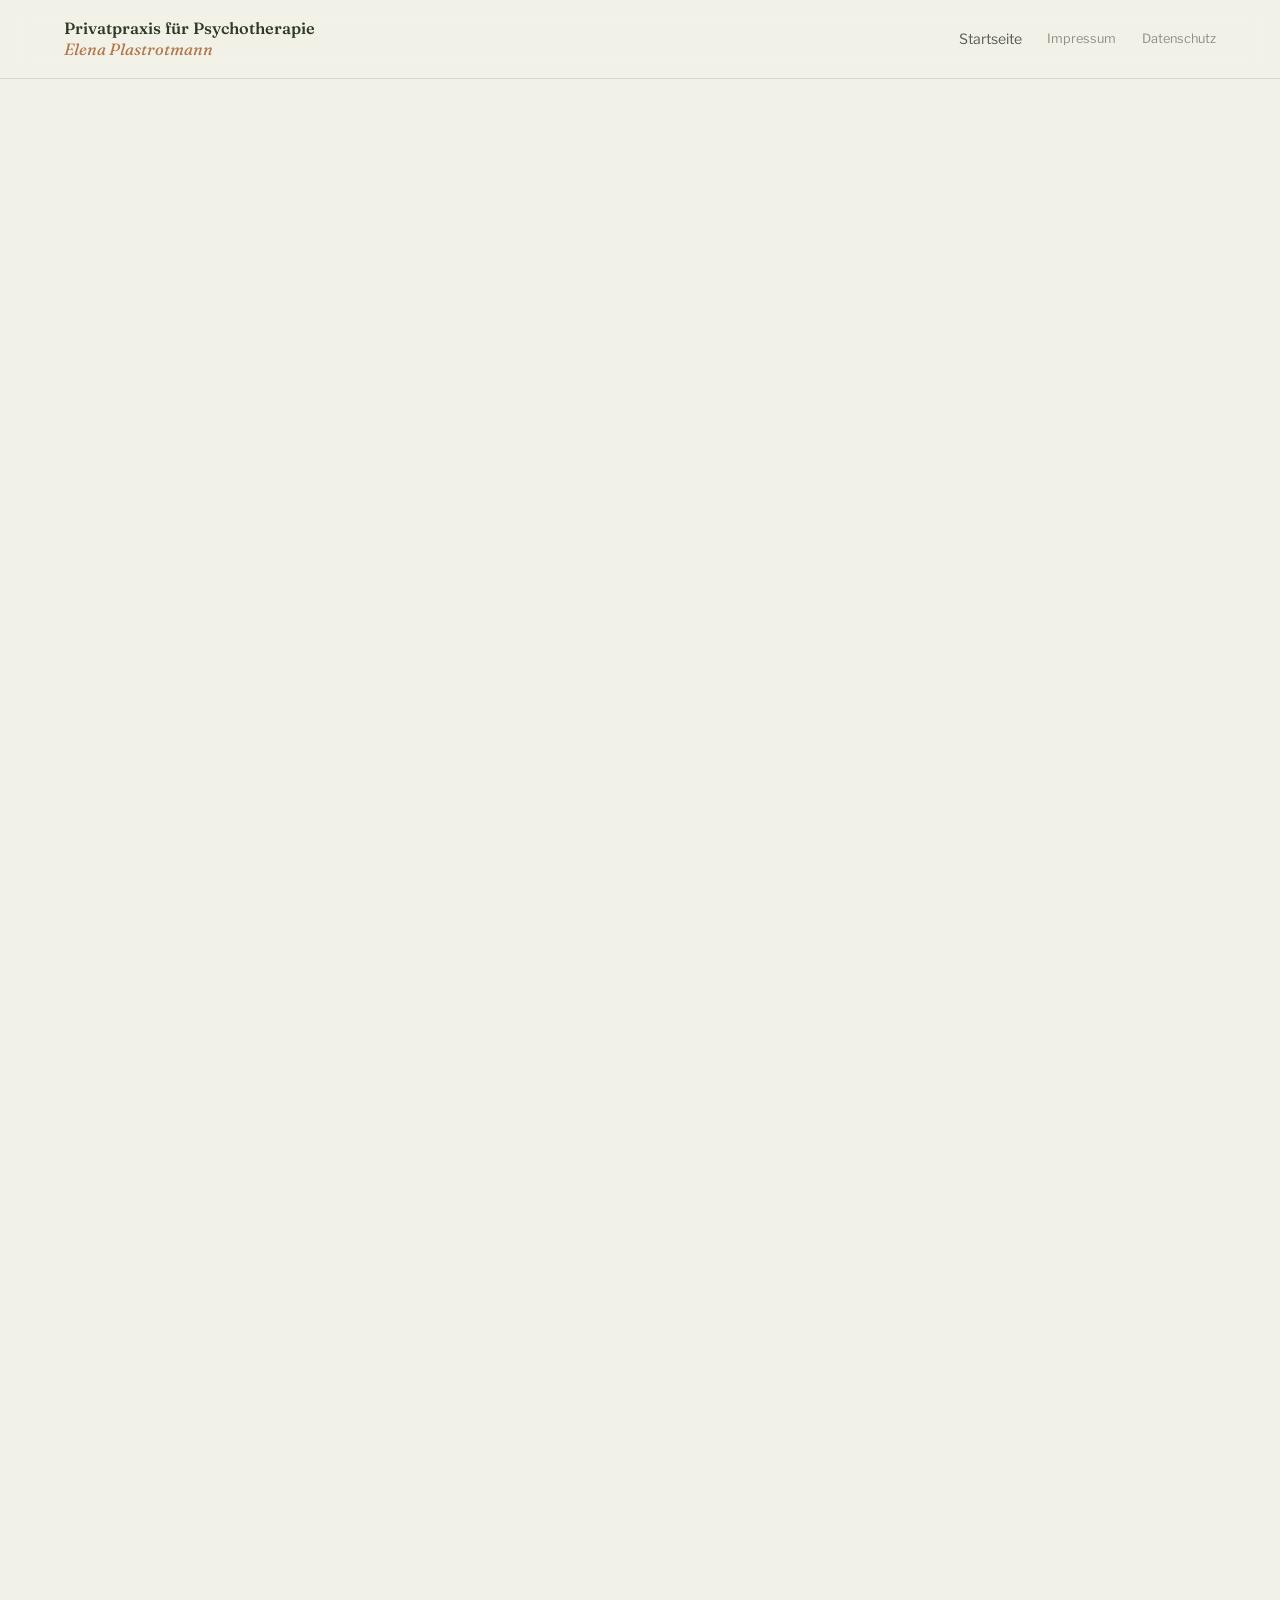
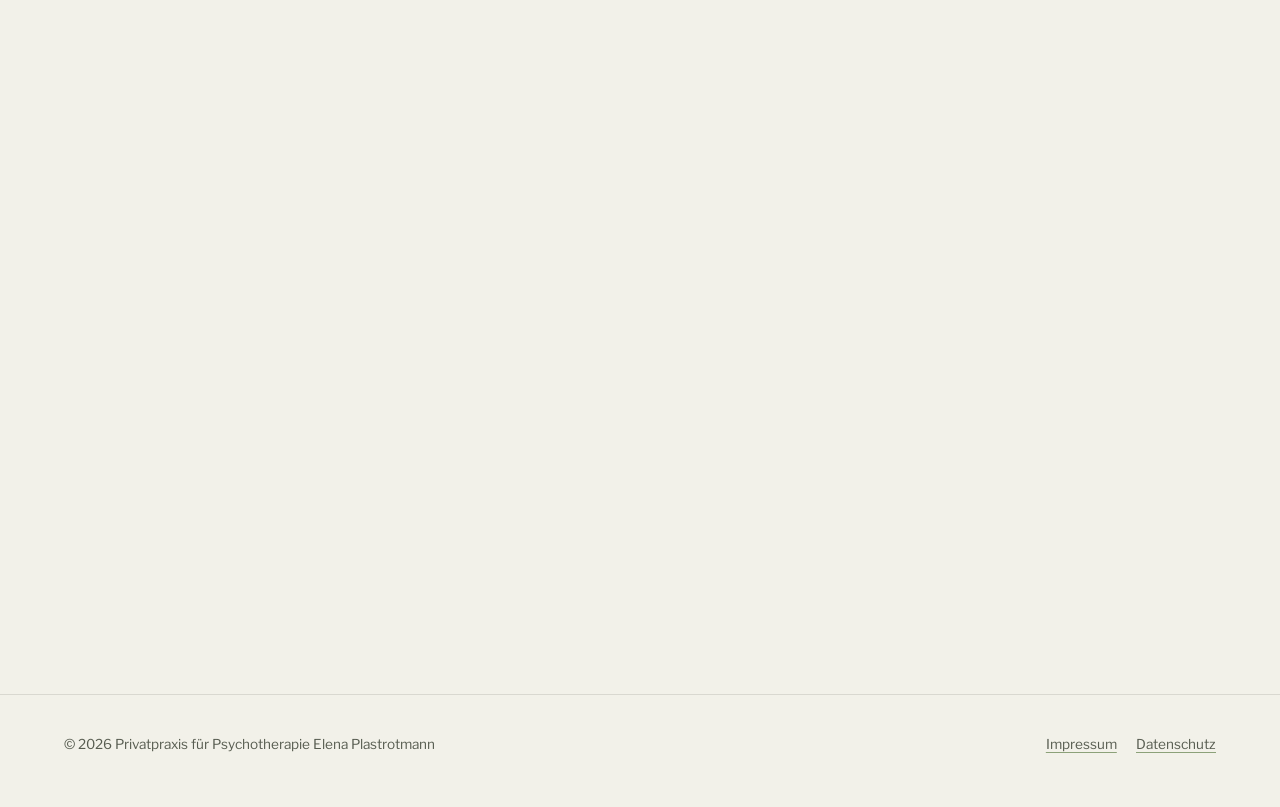
==== datenschutz.html @ 23baae07 "Add files via upload" ====
<!DOCTYPE html>
<html lang="de">
<head>
<meta charset="UTF-8">
<meta name="viewport" content="width=device-width, initial-scale=1">
<title>Datenschutzerklärung – Privatpraxis für Psychotherapie Elena Plastrotmann</title>
<meta name="robots" content="noindex">
<link rel="stylesheet" href="style.css">
</head>
<body class="legal-page">

<nav class="site-nav">
  <a class="wordmark" href="index.html">Privatpraxis für Psychotherapie<br><em>Elena Plastrotmann</em></a>
  <ul class="nav-links">
    <li><a href="index.html">Startseite</a></li>
    <li class="legal"><a href="impressum.html">Impressum</a></li>
    <li class="legal"><a href="datenschutz.html">Datenschutz</a></li>
  </ul>
</nav>

<main>
  <section>
    <div class="wrap reveal">
      <h1>Datenschutzerklärung</h1>

      <p>
        Der Schutz Ihrer personenbezogenen Daten ist mir wichtig. Nach der
        EU-Datenschutzgrundverordnung (DSGVO), dem Bundesdatenschutzgesetz (BDSG)
        und dem Telemediengesetz (TMG) bin ich verpflichtet, Sie darüber zu
        informieren, zu welchem Zweck auf meiner Homepage personenbezogene Daten
        erhoben und verwendet werden, auf welche Art dies geschieht und welchen
        Umfang dies hat. Dieser Information können Sie auch entnehmen, welche
        Rechte Sie hinsichtlich des Datenschutzes haben. Diese Datenschutzerklärung
        bezieht sich ausschließlich auf mein Internetangebot. Sie bezieht sich
        ausdrücklich nicht auf das Behandlungsverhältnis. Hierüber werden Sie beim
        Besuch der Praxis gesondert informiert.
      </p>

      <h3>1. Verantwortlich für die Datenverarbeitung</h3>
      <p>
        Privatpraxis für Psychotherapie Elena Plastrotmann<br>
        Raiffeisenstraße 5 | 53797 Lohmar<br>
        <a href="mailto:psychotherapie-plastrotmann@posteo.de">psychotherapie-plastrotmann@posteo.de</a><br>
        Telefon: 02246-9029873
      </p>

      <h3>2. Hosting und Zugriffsdaten</h3>
      <p>
        Diese Website wird als statische Seite ohne eigene Datenbank betrieben.
        Beim Aufruf der Seite verarbeitet der Hosting-Anbieter automatisch
        technisch notwendige Zugriffsdaten (u. a. Datum, Uhrzeit, aufgerufene
        Seite, Browsertyp, IP-Adresse), um die Auslieferung der Seite technisch zu
        ermöglichen. Es werden über den reinen Seitenaufruf hinaus keine Cookies
        gesetzt und keine Analyse- oder Trackingdienste eingebunden. Rechtsgrundlage
        ist Art. 6 Abs. 1 S. 1 lit. f DSGVO (berechtigtes Interesse an einem
        technisch fehlerfreien Betrieb der Website).
      </p>

      <h3>3. Kontaktaufnahme per E-Mail oder Telefon</h3>
      <p>
        Wenn Sie mich per E-Mail oder Telefon kontaktieren, werden Ihre Angaben zum
        Zweck der Bearbeitung Ihrer Anfrage verarbeitet. Diese Website enthält kein
        eigenes Formular, das Daten an einen Server überträgt – der
        E-Mail-Kontaktlink öffnet lediglich Ihr eigenes E-Mail-Programm. Eine
        E-Mail wird über die Mailserver der jeweiligen Provider zugestellt.
        Außer mir hat niemand Zugriff auf diese Nachrichten, eine Weitergabe an
        Dritte erfolgt nicht. Ich kann jedoch nicht mit letzter Sicherheit
        garantieren, dass sich unbefugte Dritte auf dem Übertragungsweg Zugriff auf
        E-Mail-Inhalte verschaffen. Bitte entscheiden Sie deshalb sorgfältig,
        welche Informationen Sie mir per E-Mail übermitteln möchten.
        Rechtsgrundlage ist Art. 6 Abs. 1 S. 1 lit. b bzw. f DSGVO.
      </p>

      <h3>4. Eingebundene Karte (OpenStreetMap)</h3>
      <p>
        Zur Anzeige einer Anfahrtskarte binde ich auf der Kontaktseite optional eine
        Karte von OpenStreetMap ein, betrieben von der OpenStreetMap Foundation,
        St John's Innovation Centre, Cowley Road, Cambridge CB4 0WS, Vereinigtes
        Königreich. Die Karte wird nicht automatisch beim Seitenaufruf geladen,
        sondern erst, wenn Sie aktiv auf „Karte anzeigen" klicken. Erst mit diesem
        Klick wird eine Verbindung zu den Servern von OpenStreetMap aufgebaut, wobei
        Ihre IP-Adresse an OpenStreetMap übermittelt werden kann. Rechtsgrundlage
        ist Ihre Einwilligung durch aktives Anklicken, Art. 6 Abs. 1 S. 1 lit. a
        DSGVO. Informationen zum Datenschutz bei OpenStreetMap finden Sie unter
        <a href="https://wiki.osmfoundation.org/wiki/Privacy_Policy" target="_blank" rel="noopener noreferrer">wiki.osmfoundation.org/wiki/Privacy_Policy</a>.
      </p>

      <h3>5. Ihre Rechte</h3>
      <p>
        Sie haben das Recht, über die Sie betreffenden personenbezogenen Daten
        Auskunft zu erhalten sowie erteilte Einwilligungen mit Wirkung für die
        Zukunft zu widerrufen. Auch können Sie die Berichtigung unrichtiger Daten
        verlangen. Darüber hinaus steht Ihnen unter bestimmten Voraussetzungen das
        Recht auf Löschung von Daten, das Recht auf Einschränkung der
        Datenverarbeitung sowie das Recht auf Datenübertragbarkeit zu.
      </p>
      <p>
        Sie haben ferner das Recht, sich bei der zuständigen Aufsichtsbehörde für
        den Datenschutz zu beschweren, wenn Sie der Ansicht sind, dass die
        Verarbeitung Ihrer personenbezogenen Daten nicht rechtmäßig erfolgt.
      </p>
      <p>
        Die Anschrift der für mich zuständigen Aufsichtsbehörde lautet:<br>
        Die Landesbeauftragte für Datenschutz und Informationsfreiheit NRW (LDI),
        Kavalleriestraße 2–4, 40213 Düsseldorf, Telefon: 0211/384240
      </p>

      <h3>6. Rechtsgrundlage</h3>
      <p>
        Rechtsgrundlage für die Verarbeitung Ihrer Daten ist Art. 6 Abs. 1 DSGVO.
        Sollten Sie Fragen haben, können Sie sich gern an mich (siehe Ziff. 1)
        wenden.
      </p>
    </div>
  </section>
</main>

<footer>
  <span>© <span id="year"></span> Privatpraxis für Psychotherapie Elena Plastrotmann</span>
  <span class="legal-links">
    <a href="impressum.html">Impressum</a>
    <a href="datenschutz.html">Datenschutz</a>
  </span>
</footer>

<script>document.getElementById('year').textContent = new Date().getFullYear();</script>

</body>
</html>
---- style.css ----
/* ============================================================
   Privatpraxis für Psychotherapie – Elena Plastrotmann
   Design-System v2: editorial, ruhig, mit echter Tiefe & Bewegung
   ============================================================ */

@import url('https://fonts.googleapis.com/css2?family=Fraunces:ital,opsz,wght@0,9..144,340;0,9..144,440;0,9..144,560;0,9..144,680;1,9..144,440;1,9..144,560&family=Libre+Franklin:wght@300;400;500;600&display=swap');

:root {
  --paper: #f2f1e9;
  --paper-warm: #ebeadf;
  --ink: #23261f;
  --ink-soft: #575c50;
  --moss: #4c5f43;
  --moss-deep: #2f3b28;
  --moss-light: #8ca179;
  --clay: #b5764a;
  --clay-soft: #d9a97e;
  --sage-pale: #dde3d1;
  --line: rgba(35, 38, 31, 0.12);
  --glass: rgba(255, 255, 254, 0.55);
  --glass-border: rgba(255, 255, 254, 0.7);

  --font-display: 'Fraunces', Georgia, serif;
  --font-body: 'Libre Franklin', -apple-system, sans-serif;

  --measure: 40rem;
  --gutter: clamp(1.5rem, 5vw, 4.5rem);
  --ease: cubic-bezier(0.16, 1, 0.3, 1);
}

* { box-sizing: border-box; }
html { scroll-behavior: smooth; }

@media (prefers-reduced-motion: reduce) {
  html { scroll-behavior: auto; }
  * { animation-duration: 0.01ms !important; transition-duration: 0.01ms !important; }
}

body {
  margin: 0;
  background: var(--paper);
  color: var(--ink);
  font-family: var(--font-body);
  line-height: 1.65;
  font-size: 1.05rem;
  -webkit-font-smoothing: antialiased;
  overflow-x: hidden;
}

a { color: var(--moss-deep); text-decoration-color: var(--moss-light); text-underline-offset: 3px; }
a:hover { color: var(--clay); }
a:focus-visible, button:focus-visible { outline: 2px solid var(--clay); outline-offset: 3px; }

h1, h2, h3 {
  font-family: var(--font-display);
  font-weight: 560;
  color: var(--moss-deep);
  line-height: 1.12;
  margin: 0;
}

.eyebrow {
  font-family: var(--font-body);
  font-size: 0.76rem;
  letter-spacing: 0.16em;
  text-transform: uppercase;
  color: var(--clay);
  font-weight: 600;
}

/* ---------- Nav ---------- */
.site-nav {
  position: sticky;
  top: 0;
  z-index: 30;
  display: flex;
  align-items: center;
  justify-content: space-between;
  gap: 1rem;
  padding: 1.15rem var(--gutter);
  background: rgba(242, 241, 233, 0.72);
  backdrop-filter: blur(14px) saturate(1.4);
  -webkit-backdrop-filter: blur(14px) saturate(1.4);
  border-bottom: 1px solid var(--line);
  flex-wrap: wrap;
  transition: background 0.3s var(--ease);
}
.site-nav .wordmark {
  font-family: var(--font-display);
  font-size: 1.02rem;
  color: var(--moss-deep);
  text-decoration: none;
  font-weight: 560;
  line-height: 1.25;
}
.site-nav .wordmark em { font-style: italic; color: var(--clay); font-weight: 440; }
.nav-links { display: flex; align-items: center; gap: 1.6rem; list-style: none; margin: 0; padding: 0; font-size: 0.88rem; }
.nav-links a { color: var(--ink-soft); text-decoration: none; position: relative; }
.nav-links a::after {
  content: ""; position: absolute; left: 0; right: 0; bottom: -3px; height: 1px;
  background: var(--clay); transform: scaleX(0); transform-origin: right;
  transition: transform 0.3s var(--ease);
}
.nav-links a:hover { color: var(--clay); }
.nav-links a:hover::after { transform: scaleX(1); transform-origin: left; }
.nav-links .legal { color: var(--ink-soft); opacity: 0.65; font-size: 0.8rem; }

/* ---------- Ambient gradient field (replaces flat illustration) ---------- */
.field {
  position: fixed;
  inset: 0;
  z-index: -1;
  pointer-events: none;
  overflow: hidden;
}
.field span {
  position: absolute;
  border-radius: 50%;
  filter: blur(70px);
  opacity: 0.55;
  will-change: transform;
}
.field .b1 { width: 46rem; height: 46rem; top: -18rem; left: -12rem; background: radial-gradient(circle, var(--moss-light), transparent 70%); animation: drift1 26s ease-in-out infinite; }
.field .b2 { width: 34rem; height: 34rem; top: 8rem; right: -10rem; background: radial-gradient(circle, var(--clay-soft), transparent 70%); opacity: 0.35; animation: drift2 32s ease-in-out infinite; }
.field .b3 { width: 40rem; height: 40rem; bottom: -20rem; left: 20%; background: radial-gradient(circle, var(--sage-pale), transparent 70%); opacity: 0.5; animation: drift3 40s ease-in-out infinite; }

@keyframes drift1 { 0%,100% { transform: translate(0,0); } 50% { transform: translate(4%, 6%); } }
@keyframes drift2 { 0%,100% { transform: translate(0,0); } 50% { transform: translate(-6%, 4%); } }
@keyframes drift3 { 0%,100% { transform: translate(0,0); } 50% { transform: translate(5%, -5%); } }

/* ---------- Layout shell ---------- */
main { display: block; }
section { padding: clamp(3.5rem, 9vw, 7rem) var(--gutter); position: relative; }
.wrap { max-width: var(--measure); margin: 0 auto; }
.wrap-wide { max-width: 64rem; margin: 0 auto; }

/* ---------- Hero ---------- */
.hero {
  min-height: min(46rem, 88vh);
  display: flex;
  align-items: center;
  padding-top: clamp(2rem, 8vw, 4rem);
}
.hero-inner { max-width: 46rem; }
.hero h1 {
  font-size: clamp(2.6rem, 7vw, 4.6rem);
  letter-spacing: -0.015em;
  opacity: 0;
  transform: translateY(18px);
  animation: rise 0.9s var(--ease) 0.15s forwards;
}
.hero .lede {
  font-family: var(--font-display);
  font-style: italic;
  font-weight: 440;
  font-size: clamp(1.2rem, 2.6vw, 1.55rem);
  color: var(--moss);
  margin-top: 0.75rem;
  opacity: 0;
  transform: translateY(18px);
  animation: rise 0.9s var(--ease) 0.32s forwards;
}
.hero p.intro {
  margin-top: 1.7rem;
  max-width: 36rem;
  color: var(--ink-soft);
  opacity: 0;
  transform: translateY(18px);
  animation: rise 0.9s var(--ease) 0.48s forwards;
}
.notice {
  margin-top: 1.8rem;
  padding: 1rem 1.2rem;
  background: var(--glass);
  border: 1px solid var(--glass-border);
  backdrop-filter: blur(10px);
  border-left: 3px solid var(--moss);
  border-radius: 10px;
  font-size: 0.95rem;
  max-width: 36rem;
  opacity: 0;
  transform: translateY(18px);
  animation: rise 0.9s var(--ease) 0.64s forwards;
}
@keyframes rise { to { opacity: 1; transform: translateY(0); } }

/* ---------- Scroll reveal ---------- */
.reveal { opacity: 0; transform: translateY(28px); transition: opacity 0.8s var(--ease), transform 0.8s var(--ease); }
.reveal.is-visible { opacity: 1; transform: translateY(0); }
.reveal-stagger > * { opacity: 0; transform: translateY(24px); transition: opacity 0.7s var(--ease), transform 0.7s var(--ease); }
.reveal-stagger.is-visible > *:nth-child(1) { transition-delay: 0s; }
.reveal-stagger.is-visible > *:nth-child(2) { transition-delay: 0.12s; }
.reveal-stagger.is-visible > *:nth-child(3) { transition-delay: 0.24s; }
.reveal-stagger.is-visible > * { opacity: 1; transform: translateY(0); }

/* ---------- Sections ---------- */
.section-head { margin-bottom: 2rem; }
.section-head h2 { font-size: clamp(1.7rem, 4.2vw, 2.3rem); margin-top: 0.4rem; }

.divider {
  height: 1px;
  max-width: 64rem;
  margin: 0 auto;
  background: linear-gradient(90deg, transparent, var(--line) 20%, var(--line) 80%, transparent);
}

.prose p { margin: 0 0 1.15em; color: var(--ink-soft); }
.prose p:last-child { margin-bottom: 0; }

/* ---------- Glass cards ---------- */
.glass-card {
  background: var(--glass);
  border: 1px solid var(--glass-border);
  backdrop-filter: blur(16px) saturate(1.3);
  -webkit-backdrop-filter: blur(16px) saturate(1.3);
  border-radius: 16px;
  box-shadow: 0 20px 50px -24px rgba(35, 38, 31, 0.25);
  transition: transform 0.4s var(--ease), box-shadow 0.4s var(--ease);
}
.glass-card:hover { transform: translateY(-3px); box-shadow: 0 26px 60px -22px rgba(35, 38, 31, 0.3); }

/* ---------- Portrait ---------- */
.portrait-layout {
  display: grid;
  grid-template-columns: 15.5rem 1fr;
  gap: clamp(2.2rem, 5vw, 3.8rem);
  align-items: start;
}
@media (max-width: 42rem) {
  .portrait-layout { grid-template-columns: 1fr; }
  .portrait-frame { margin: 0 auto; }
}
.portrait-frame {
  width: 15.5rem;
  height: 15.5rem;
  border-radius: 38% 62% 61% 39% / 42% 38% 62% 58%;
  position: relative;
  flex-shrink: 0;
  background: linear-gradient(150deg, var(--moss-light), var(--moss) 55%, var(--moss-deep));
  box-shadow: 0 24px 60px -20px rgba(47, 59, 40, 0.5);
  display: flex;
  align-items: center;
  justify-content: center;
  animation: blobmorph 14s ease-in-out infinite;
  overflow: hidden;
}
.portrait-frame img { width: 100%; height: 100%; object-fit: cover; }
.portrait-frame .tag {
  font-family: var(--font-body);
  font-size: 0.72rem;
  letter-spacing: 0.06em;
  color: rgba(242,241,233,0.85);
  text-transform: uppercase;
}
@keyframes blobmorph {
  0%, 100% { border-radius: 38% 62% 61% 39% / 42% 38% 62% 58%; }
  50% { border-radius: 58% 42% 39% 61% / 38% 58% 42% 62%; }
}

/* ---------- Contact ---------- */
.contact-grid {
  display: grid;
  grid-template-columns: 1fr 1fr;
  gap: clamp(2rem, 5vw, 3.5rem);
  align-items: start;
}
@media (max-width: 40rem) { .contact-grid { grid-template-columns: 1fr; } }

.contact-card { padding: 2rem; }
.contact-card dl { margin: 0; }
.contact-card dt { font-size: 0.76rem; letter-spacing: 0.08em; text-transform: uppercase; color: var(--clay); margin-top: 1.15rem; }
.contact-card dt:first-child { margin-top: 0; }
.contact-card dd { margin: 0.2rem 0 0; font-size: 1.06rem; }
.contact-card .parking { margin-top: 1.3rem; padding-top: 1.1rem; border-top: 1px solid var(--line); font-size: 0.92rem; color: var(--ink-soft); }

.btn {
  display: inline-flex; align-items: center; gap: 0.5rem;
  padding: 0.8rem 1.4rem;
  background: var(--moss);
  color: var(--paper);
  border: none; border-radius: 999px;
  font-family: var(--font-body); font-size: 0.94rem; font-weight: 500;
  text-decoration: none; cursor: pointer;
  transition: background 0.25s var(--ease), transform 0.25s var(--ease), box-shadow 0.25s var(--ease);
  box-shadow: 0 10px 24px -10px rgba(76, 95, 67, 0.6);
}
.btn:hover { background: var(--moss-deep); color: var(--paper); transform: translateY(-2px); box-shadow: 0 14px 28px -10px rgba(76, 95, 67, 0.7); }

.map-box {
  border-radius: 16px;
  overflow: hidden;
  min-height: 300px;
  display: flex; align-items: center; justify-content: center;
  text-align: center;
  padding: 1.8rem;
}
.map-box iframe { width: 100%; height: 340px; border: 0; display: block; border-radius: 16px; }
.map-box .map-hint { color: var(--ink-soft); font-size: 0.9rem; max-width: 22rem; }

/* ---------- Footer ---------- */
footer {
  padding: 2.4rem var(--gutter) 3.2rem;
  border-top: 1px solid var(--line);
  font-size: 0.85rem;
  color: var(--ink-soft);
  display: flex; justify-content: space-between; gap: 1rem; flex-wrap: wrap;
}
footer a { color: var(--ink-soft); }
footer .legal-links { display: flex; gap: 1.2rem; }

/* ---------- Legal pages ---------- */
.legal-page section { padding-top: clamp(2.8rem, 6vw, 4rem); }
.legal-page h1 { font-size: clamp(1.9rem, 4vw, 2.5rem); margin-bottom: 1.9rem; }
.legal-page h3 { font-size: 1.05rem; color: var(--moss-deep); margin-top: 2.1rem; margin-bottom: 0.5rem; font-family: var(--font-body); font-weight: 600; }
.legal-page p, .legal-page address { color: var(--ink-soft); font-style: normal; margin: 0 0 1em; }

/* ---------- Photo hero & bands ---------- */
.hero {
  position: relative;
  background-image:
    linear-gradient(180deg, rgba(35,38,31,0.35) 0%, rgba(35,38,31,0.55) 55%, rgba(35,38,31,0.78) 100%),
    url('https://images.unsplash.com/photo-1762755126280-6d8a4f9d1115?fm=jpg&q=70&w=2400&auto=format&fit=crop');
  background-size: cover;
  background-position: center 35%;
  color: #f2f1e9;
}
.hero .eyebrow { color: #cdd9b8; }
.hero h1 { color: #f7f6ee; text-shadow: 0 4px 30px rgba(20,24,16,0.4); }
.hero .lede { color: #d7e0c4; }
.hero p.intro { color: rgba(242,241,233,0.88); }
.hero .notice { background: rgba(242,241,233,0.14); border-color: rgba(242,241,233,0.35); color: #f2f1e9; }
.hero .notice a { color: #f2f1e9; }

.photo-band {
  position: relative;
  min-height: 20rem;
  background-image:
    linear-gradient(90deg, rgba(35,38,31,0.55) 0%, rgba(35,38,31,0.15) 55%, rgba(35,38,31,0.05) 100%),
    url('https://images.unsplash.com/photo-1744340004493-c0f843bdf271?fm=jpg&q=70&w=2400&auto=format&fit=crop');
  background-size: cover;
  background-position: center;
  background-attachment: fixed;
  display: flex;
  align-items: center;
}
@media (max-width: 48rem) { .photo-band { background-attachment: scroll; } }
.photo-band .wrap { color: #f2f1e9; }
.photo-band .eyebrow { color: #cdd9b8; }
.photo-band blockquote {
  font-family: var(--font-display);
  font-style: italic;
  font-weight: 440;
  font-size: clamp(1.3rem, 3vw, 1.8rem);
  line-height: 1.4;
  margin: 0.6rem 0 0;
  color: #f7f6ee;
  max-width: 30rem;
  text-shadow: 0 4px 24px rgba(20,24,16,0.35);
}

.photo-credit {
  font-size: 0.72rem;
  color: var(--ink-soft);
  opacity: 0.6;
}
.photo-credit a { color: var(--ink-soft); }
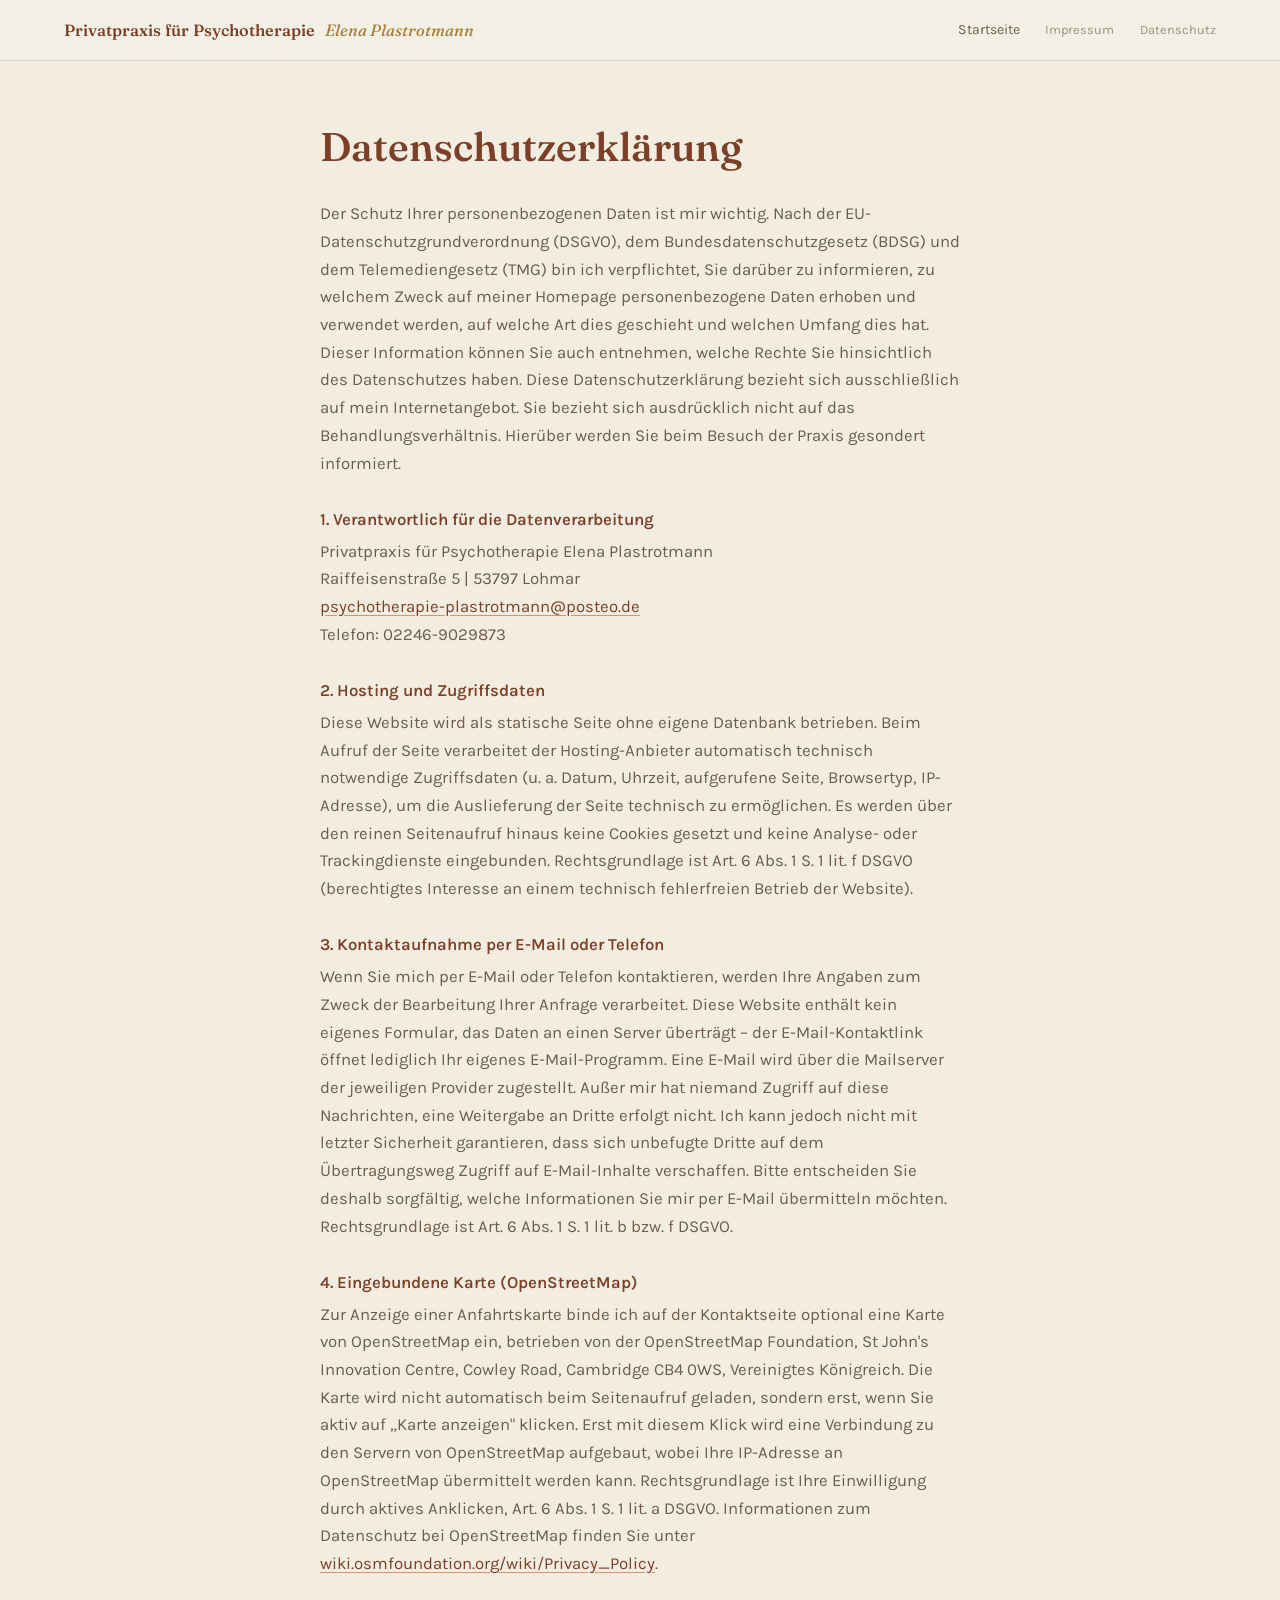
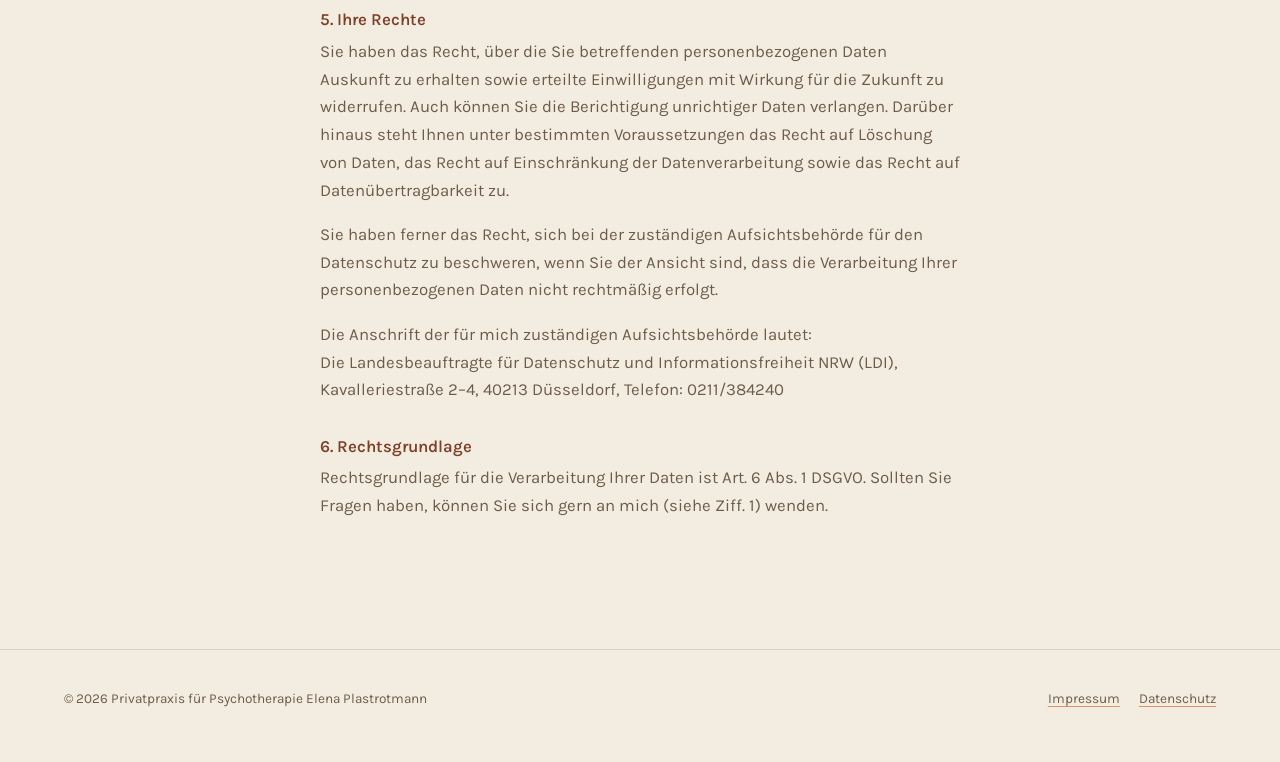
==== commit dcc27896: "Add files via upload" ====
--- a/datenschutz.html
+++ b/datenschutz.html
@@ -20,7 +20,7 @@
 
 <main>
   <section>
-    <div class="wrap reveal">
+    <div class="wrap">
       <h1>Datenschutzerklärung</h1>
 
       <p>
--- a/style.css
+++ b/style.css
@@ -3,25 +3,29 @@
    Design-System v2: editorial, ruhig, mit echter Tiefe & Bewegung
    ============================================================ */
 
-@import url('https://fonts.googleapis.com/css2?family=Fraunces:ital,opsz,wght@0,9..144,340;0,9..144,440;0,9..144,560;0,9..144,680;1,9..144,440;1,9..144,560&family=Libre+Franklin:wght@300;400;500;600&display=swap');
+@import url('https://fonts.googleapis.com/css2?family=Fraunces:ital,opsz,wght@0,9..144,340;0,9..144,440;0,9..144,560;0,9..144,680;1,9..144,440;1,9..144,560&family=Karla:ital,wght@0,300;0,400;0,500;0,600;1,400&display=swap');
 
 :root {
-  --paper: #f2f1e9;
-  --paper-warm: #ebeadf;
-  --ink: #23261f;
-  --ink-soft: #575c50;
-  --moss: #4c5f43;
-  --moss-deep: #2f3b28;
-  --moss-light: #8ca179;
-  --clay: #b5764a;
-  --clay-soft: #d9a97e;
-  --sage-pale: #dde3d1;
-  --line: rgba(35, 38, 31, 0.12);
-  --glass: rgba(255, 255, 254, 0.55);
-  --glass-border: rgba(255, 255, 254, 0.7);
+  --paper: #f3ede1;
+  --paper-warm: #ece0cd;
+  --ink: #2c241c;
+  --ink-soft: #6d5c4a;
+  --moss: #b5603c;
+  --moss-deep: #7c3f27;
+  --moss-light: #d99569;
+  --clay: #a97a34;
+  --clay-soft: #d7b483;
+  --sage-pale: #e6d5b9;
+  --leaf: #5f7d4f;
+  --leaf-deep: #44603a;
+  --leaf-pale: #eef2e5;
+  --leaf-pale-2: #e7ede0;
+  --line: rgba(44, 36, 28, 0.13);
+  --glass: rgba(255, 252, 245, 0.55);
+  --glass-border: rgba(255, 252, 245, 0.72);
 
   --font-display: 'Fraunces', Georgia, serif;
-  --font-body: 'Libre Franklin', -apple-system, sans-serif;
+  --font-body: 'Karla', -apple-system, sans-serif;
 
   --measure: 40rem;
   --gutter: clamp(1.5rem, 5vw, 4.5rem);
@@ -120,9 +124,9 @@
   opacity: 0.55;
   will-change: transform;
 }
-.field .b1 { width: 46rem; height: 46rem; top: -18rem; left: -12rem; background: radial-gradient(circle, var(--moss-light), transparent 70%); animation: drift1 26s ease-in-out infinite; }
-.field .b2 { width: 34rem; height: 34rem; top: 8rem; right: -10rem; background: radial-gradient(circle, var(--clay-soft), transparent 70%); opacity: 0.35; animation: drift2 32s ease-in-out infinite; }
-.field .b3 { width: 40rem; height: 40rem; bottom: -20rem; left: 20%; background: radial-gradient(circle, var(--sage-pale), transparent 70%); opacity: 0.5; animation: drift3 40s ease-in-out infinite; }
+.field .b1 { width: 46rem; height: 46rem; top: -18rem; left: -12rem; background: radial-gradient(circle, var(--moss-light), transparent 70%); opacity: 0.18; animation: drift1 34s ease-in-out infinite; }
+.field .b2 { width: 34rem; height: 34rem; top: 8rem; right: -10rem; background: radial-gradient(circle, var(--clay-soft), transparent 70%); opacity: 0.14; animation: drift2 40s ease-in-out infinite; }
+.field .b3 { width: 40rem; height: 40rem; bottom: -20rem; left: 20%; background: radial-gradient(circle, var(--sage-pale), transparent 70%); opacity: 0.2; animation: drift3 48s ease-in-out infinite; }
 
 @keyframes drift1 { 0%,100% { transform: translate(0,0); } 50% { transform: translate(4%, 6%); } }
 @keyframes drift2 { 0%,100% { transform: translate(0,0); } 50% { transform: translate(-6%, 4%); } }
@@ -185,17 +189,109 @@
 @keyframes rise { to { opacity: 1; transform: translateY(0); } }
 
 /* ---------- Scroll reveal ---------- */
-.reveal { opacity: 0; transform: translateY(28px); transition: opacity 0.8s var(--ease), transform 0.8s var(--ease); }
-.reveal.is-visible { opacity: 1; transform: translateY(0); }
-.reveal-stagger > * { opacity: 0; transform: translateY(24px); transition: opacity 0.7s var(--ease), transform 0.7s var(--ease); }
+.reveal { opacity: 0; transform: translateY(24px) scale(0.985); transition: opacity 1s var(--ease), transform 1s var(--ease); }
+.reveal.is-visible { opacity: 1; transform: translateY(0) scale(1); }
+.reveal-stagger > * { opacity: 0; transform: translateY(20px) scale(0.99); transition: opacity 0.85s var(--ease), transform 0.85s var(--ease); }
 .reveal-stagger.is-visible > *:nth-child(1) { transition-delay: 0s; }
-.reveal-stagger.is-visible > *:nth-child(2) { transition-delay: 0.12s; }
-.reveal-stagger.is-visible > *:nth-child(3) { transition-delay: 0.24s; }
-.reveal-stagger.is-visible > * { opacity: 1; transform: translateY(0); }
+.reveal-stagger.is-visible > *:nth-child(2) { transition-delay: 0.14s; }
+.reveal-stagger.is-visible > *:nth-child(3) { transition-delay: 0.28s; }
+.reveal-stagger.is-visible > * { opacity: 1; transform: translateY(0) scale(1); }
 
 /* ---------- Sections ---------- */
 .section-head { margin-bottom: 2rem; }
 .section-head h2 { font-size: clamp(1.7rem, 4.2vw, 2.3rem); margin-top: 0.4rem; }
+
+/* ---------- Zitat: luftig, ohne Farbband ---------- */
+.quote-section {
+  text-align: center;
+  padding: clamp(4.5rem, 12vw, 8.5rem) var(--gutter);
+}
+.leaf-mark {
+  width: 2.4rem;
+  height: auto;
+  display: block;
+  margin: 0 auto 1.8rem;
+}
+.quote-section blockquote {
+  font-family: var(--font-display);
+  font-style: italic;
+  font-weight: 440;
+  font-size: clamp(1.45rem, 4vw, 2.35rem);
+  line-height: 1.34;
+  color: var(--moss-deep);
+  margin: 0 auto;
+  max-width: 24ch;
+}
+.quote-section .quote-label {
+  margin: 1.7rem 0 0;
+  font-size: 0.74rem;
+  letter-spacing: 0.2em;
+  text-transform: uppercase;
+  color: var(--leaf);
+  font-weight: 600;
+}
+
+/* ---------- Weiche Panels statt randloser Farbbänder ---------- */
+.panel {
+  background: linear-gradient(168deg, var(--leaf-pale) 0%, var(--leaf-pale-2) 100%);
+  border: 1px solid rgba(95, 125, 79, 0.16);
+  border-radius: 28px;
+  padding: clamp(2rem, 5.5vw, 3.6rem);
+  box-shadow: 0 26px 64px -34px rgba(58, 74, 50, 0.4);
+  position: relative;
+  overflow: hidden;
+}
+
+/* ---------- Rankender Keim: entfaltet sich beim Einblenden ---------- */
+.vine {
+  position: absolute;
+  top: 0.6rem;
+  right: 0.6rem;
+  width: clamp(5rem, 18vw, 10rem);
+  height: auto;
+  pointer-events: none;
+  opacity: 0.85;
+  z-index: 1;
+  overflow: visible;
+}
+.vine path {
+  fill: none;
+  stroke: #5f7d4f;
+  stroke-linecap: round;
+  stroke-linejoin: round;
+}
+.vine .stem {
+  stroke-width: 1.6px;
+  stroke-dasharray: 340;
+  stroke-dashoffset: 340;
+  transition: stroke-dashoffset 2.4s var(--ease) 0.2s;
+}
+.vine .leaf {
+  stroke-width: 1.3px;
+  stroke-dasharray: 90;
+  stroke-dashoffset: 90;
+  transition: stroke-dashoffset 1.1s var(--ease);
+}
+.vine .bud path {
+  stroke-width: 1.2px;
+}
+.vine .bud {
+  opacity: 0;
+  transform: scale(0.4);
+  transform-origin: 68px 4px;
+  transition: opacity 0.8s var(--ease), transform 0.8s var(--ease);
+}
+.reveal.is-visible .vine .stem { stroke-dashoffset: 0; }
+.reveal.is-visible .vine .leaf-a { stroke-dashoffset: 0; transition-delay: 0.9s; }
+.reveal.is-visible .vine .leaf-b { stroke-dashoffset: 0; transition-delay: 1.3s; }
+.reveal.is-visible .vine .leaf-c { stroke-dashoffset: 0; transition-delay: 1.7s; }
+.reveal.is-visible .vine .leaf-d { stroke-dashoffset: 0; transition-delay: 2.0s; }
+.reveal.is-visible .vine .bud { opacity: 1; transform: scale(1); transition-delay: 2.5s; }
+#behandlung { padding-top: clamp(1rem, 3vw, 2rem); }
+#behandlung .section-head h2 { color: var(--leaf-deep); }
+#behandlung .eyebrow { color: var(--leaf); }
+
+#ueber-mich .eyebrow, #kontakt .eyebrow { color: var(--leaf); }
 
 .divider {
   height: 1px;
@@ -213,11 +309,11 @@
   border: 1px solid var(--glass-border);
   backdrop-filter: blur(16px) saturate(1.3);
   -webkit-backdrop-filter: blur(16px) saturate(1.3);
-  border-radius: 16px;
+  border-radius: 20px;
   box-shadow: 0 20px 50px -24px rgba(35, 38, 31, 0.25);
-  transition: transform 0.4s var(--ease), box-shadow 0.4s var(--ease);
-}
-.glass-card:hover { transform: translateY(-3px); box-shadow: 0 26px 60px -22px rgba(35, 38, 31, 0.3); }
+  transition: transform 0.5s var(--ease), box-shadow 0.5s var(--ease);
+}
+.glass-card:hover { transform: translateY(-4px); box-shadow: 0 28px 64px -22px rgba(35, 38, 31, 0.3); }
 
 /* ---------- Portrait ---------- */
 .portrait-layout {
@@ -233,15 +329,15 @@
 .portrait-frame {
   width: 15.5rem;
   height: 15.5rem;
-  border-radius: 38% 62% 61% 39% / 42% 38% 62% 58%;
+  border-radius: 50%;
   position: relative;
   flex-shrink: 0;
-  background: linear-gradient(150deg, var(--moss-light), var(--moss) 55%, var(--moss-deep));
-  box-shadow: 0 24px 60px -20px rgba(47, 59, 40, 0.5);
+  background: var(--leaf-pale);
+  border: 1.5px solid rgba(95, 125, 79, 0.5);
+  box-shadow: 0 0 0 8px rgba(95, 125, 79, 0.07);
   display: flex;
   align-items: center;
   justify-content: center;
-  animation: blobmorph 14s ease-in-out infinite;
   overflow: hidden;
 }
 .portrait-frame img { width: 100%; height: 100%; object-fit: cover; }
@@ -249,13 +345,48 @@
   font-family: var(--font-body);
   font-size: 0.72rem;
   letter-spacing: 0.06em;
-  color: rgba(242,241,233,0.85);
+  color: var(--ink-soft);
   text-transform: uppercase;
 }
-@keyframes blobmorph {
-  0%, 100% { border-radius: 38% 62% 61% 39% / 42% 38% 62% 58%; }
-  50% { border-radius: 58% 42% 39% 61% / 38% 58% 42% 62%; }
-}
+
+/* ---------- Werdegang: Fineline-Zeitlinie ---------- */
+.timeline-list {
+  position: relative;
+  padding-left: 1.9rem;
+}
+.timeline-list::before {
+  content: "";
+  position: absolute;
+  left: 0.3rem;
+  top: 0.4rem;
+  bottom: 0.4rem;
+  width: 1.4px;
+  background: var(--leaf);
+  opacity: 0.3;
+  transform: scaleY(0);
+  transform-origin: top;
+  transition: transform 1.8s var(--ease) 0.1s;
+}
+.reveal.is-visible .timeline-list::before { transform: scaleY(1); }
+.timeline-item { position: relative; }
+.timeline-item::before {
+  content: "";
+  position: absolute;
+  left: -1.9rem;
+  top: 0.45rem;
+  width: 9px;
+  height: 9px;
+  border-radius: 50%;
+  background: var(--leaf-pale);
+  border: 1.6px solid var(--leaf);
+  opacity: 0;
+  transform: scale(0.4);
+  transition: opacity 0.5s var(--ease), transform 0.5s var(--ease);
+}
+.reveal.is-visible .timeline-item:nth-of-type(1)::before { opacity: 1; transform: scale(1); transition-delay: 0.35s; }
+.reveal.is-visible .timeline-item:nth-of-type(2)::before { opacity: 1; transform: scale(1); transition-delay: 0.8s; }
+.reveal.is-visible .timeline-item:nth-of-type(3)::before { opacity: 1; transform: scale(1); transition-delay: 1.25s; }
+.reveal.is-visible .timeline-item:nth-of-type(4)::before { opacity: 1; transform: scale(1); transition-delay: 1.7s; }
 
 /* ---------- Contact ---------- */
 .contact-grid {
@@ -266,7 +397,15 @@
 }
 @media (max-width: 40rem) { .contact-grid { grid-template-columns: 1fr; } }
 
-.contact-card { padding: 2rem; }
+.contact-card {
+  padding: 2.1rem;
+  background: linear-gradient(160deg, #fdfbf6 0%, #f7f1e6 100%);
+  border: 1px solid rgba(124, 63, 39, 0.16);
+  backdrop-filter: none;
+  -webkit-backdrop-filter: none;
+  border-radius: 20px;
+  box-shadow: 0 18px 44px -22px rgba(89, 66, 41, 0.28);
+}
 .contact-card dl { margin: 0; }
 .contact-card dt { font-size: 0.76rem; letter-spacing: 0.08em; text-transform: uppercase; color: var(--clay); margin-top: 1.15rem; }
 .contact-card dt:first-child { margin-top: 0; }
@@ -281,10 +420,10 @@
   border: none; border-radius: 999px;
   font-family: var(--font-body); font-size: 0.94rem; font-weight: 500;
   text-decoration: none; cursor: pointer;
-  transition: background 0.25s var(--ease), transform 0.25s var(--ease), box-shadow 0.25s var(--ease);
+  transition: background 0.4s var(--ease), transform 0.4s var(--ease), box-shadow 0.4s var(--ease);
   box-shadow: 0 10px 24px -10px rgba(76, 95, 67, 0.6);
 }
-.btn:hover { background: var(--moss-deep); color: var(--paper); transform: translateY(-2px); box-shadow: 0 14px 28px -10px rgba(76, 95, 67, 0.7); }
+.btn:hover { background: var(--moss-deep); color: var(--paper); transform: translateY(-2px) scale(1.02); box-shadow: 0 16px 32px -10px rgba(76, 95, 67, 0.7); }
 
 .map-box {
   border-radius: 16px;
@@ -314,49 +453,55 @@
 .legal-page h3 { font-size: 1.05rem; color: var(--moss-deep); margin-top: 2.1rem; margin-bottom: 0.5rem; font-family: var(--font-body); font-weight: 600; }
 .legal-page p, .legal-page address { color: var(--ink-soft); font-style: normal; margin: 0 0 1em; }
 
-/* ---------- Photo hero & bands ---------- */
+/* ---------- Photo hero (subtle duotone forest, monochrome tint) ---------- */
 .hero {
   position: relative;
-  background-image:
-    linear-gradient(180deg, rgba(35,38,31,0.35) 0%, rgba(35,38,31,0.55) 55%, rgba(35,38,31,0.78) 100%),
-    url('https://images.unsplash.com/photo-1762755126280-6d8a4f9d1115?fm=jpg&q=70&w=2400&auto=format&fit=crop');
+  background: var(--paper);
+  color: var(--ink);
+  overflow: hidden;
+}
+.hero::before {
+  content: "";
+  position: absolute;
+  inset: 0;
+  background-image: url('https://images.unsplash.com/photo-1771396308175-d099dd9755bd?fm=jpg&q=60&w=2400&auto=format&fit=crop');
   background-size: cover;
-  background-position: center 35%;
-  color: #f2f1e9;
-}
-.hero .eyebrow { color: #cdd9b8; }
-.hero h1 { color: #f7f6ee; text-shadow: 0 4px 30px rgba(20,24,16,0.4); }
-.hero .lede { color: #d7e0c4; }
-.hero p.intro { color: rgba(242,241,233,0.88); }
-.hero .notice { background: rgba(242,241,233,0.14); border-color: rgba(242,241,233,0.35); color: #f2f1e9; }
-.hero .notice a { color: #f2f1e9; }
-
-.photo-band {
-  position: relative;
-  min-height: 20rem;
-  background-image:
-    linear-gradient(90deg, rgba(35,38,31,0.55) 0%, rgba(35,38,31,0.15) 55%, rgba(35,38,31,0.05) 100%),
-    url('https://images.unsplash.com/photo-1744340004493-c0f843bdf271?fm=jpg&q=70&w=2400&auto=format&fit=crop');
-  background-size: cover;
-  background-position: center;
-  background-attachment: fixed;
-  display: flex;
-  align-items: center;
-}
-@media (max-width: 48rem) { .photo-band { background-attachment: scroll; } }
-.photo-band .wrap { color: #f2f1e9; }
-.photo-band .eyebrow { color: #cdd9b8; }
-.photo-band blockquote {
-  font-family: var(--font-display);
-  font-style: italic;
-  font-weight: 440;
-  font-size: clamp(1.3rem, 3vw, 1.8rem);
-  line-height: 1.4;
-  margin: 0.6rem 0 0;
-  color: #f7f6ee;
-  max-width: 30rem;
-  text-shadow: 0 4px 24px rgba(20,24,16,0.35);
-}
+  background-position: center 30%;
+  filter: grayscale(1) contrast(1.08);
+  opacity: 0.28;
+}
+.hero::after {
+  content: "";
+  position: absolute;
+  inset: 0;
+  background: var(--moss-deep);
+  mix-blend-mode: color;
+  opacity: 0.9;
+}
+.hero::after, .hero::before { z-index: 0; }
+.hero .wrap { position: relative; z-index: 2; }
+.hero-scrim {
+  position: absolute;
+  inset: 0;
+  z-index: 1;
+  background: linear-gradient(180deg, rgba(242,241,233,0.55) 0%, rgba(242,241,233,0.82) 65%, var(--paper) 100%);
+}
+.hero .eyebrow { color: var(--clay); }
+.hero h1 { color: var(--moss-deep); text-shadow: none; }
+.hero .lede { color: var(--moss); }
+.hero p.intro { color: var(--ink-soft); }
+.hero .notice { background: var(--glass); border-color: var(--glass-border); color: var(--ink); }
+.hero .notice a { color: var(--moss-deep); }
+
+.hero-art-wrap {
+  max-width: 22rem;
+  margin: 0 auto 1.5rem;
+  opacity: 0;
+  transform: scale(0.94);
+  animation: emblemIn 1.1s var(--ease) 0.05s forwards;
+}
+.hero-art-wrap svg, .hero-art-wrap img { width: 100%; height: auto; display: block; }
+@keyframes emblemIn { to { opacity: 1; transform: scale(1); } }
 
 .photo-credit {
   font-size: 0.72rem;
@@ -364,3 +509,69 @@
   opacity: 0.6;
 }
 .photo-credit a { color: var(--ink-soft); }
+
+/* ---------- Logo ---------- */
+.site-nav .wordmark {
+  display: flex;
+  align-items: center;
+  gap: 0.6rem;
+}
+.site-nav .logo-mark {
+  width: 2.1rem;
+  height: 2.1rem;
+  flex-shrink: 0;
+  border-radius: 50%;
+  object-fit: cover;
+  box-shadow: 0 3px 10px -3px rgba(35, 38, 31, 0.35);
+}
+.footer-mark {
+  width: 1.6rem;
+  height: 1.6rem;
+  opacity: 0.7;
+  vertical-align: middle;
+  margin-right: 0.4rem;
+  border-radius: 50%;
+}
+.logo-round {
+  border-radius: 50%;
+  object-fit: cover;
+  box-shadow: 0 14px 34px -12px rgba(35, 38, 31, 0.45);
+  background: var(--paper-warm);
+}
+
+/* ---------- Mobile fixes: horizontal overflow + nav + portrait ---------- */
+html, body {
+  overflow-x: hidden;
+  width: 100%;
+  max-width: 100vw;
+}
+
+.nav-links {
+  flex-wrap: wrap;
+  row-gap: 0.4rem;
+  justify-content: flex-end;
+}
+
+@media (max-width: 40rem) {
+  .site-nav {
+    flex-direction: column;
+    align-items: flex-start;
+    gap: 0.7rem;
+  }
+  .nav-links {
+    justify-content: flex-start;
+    width: 100%;
+    gap: 1rem 1.1rem;
+    font-size: 0.85rem;
+  }
+}
+
+@media (max-width: 26rem) {
+  .portrait-frame {
+    width: 10.5rem;
+    height: 10.5rem;
+  }
+  .portrait-frame .tag {
+    font-size: 0.62rem;
+  }
+}
